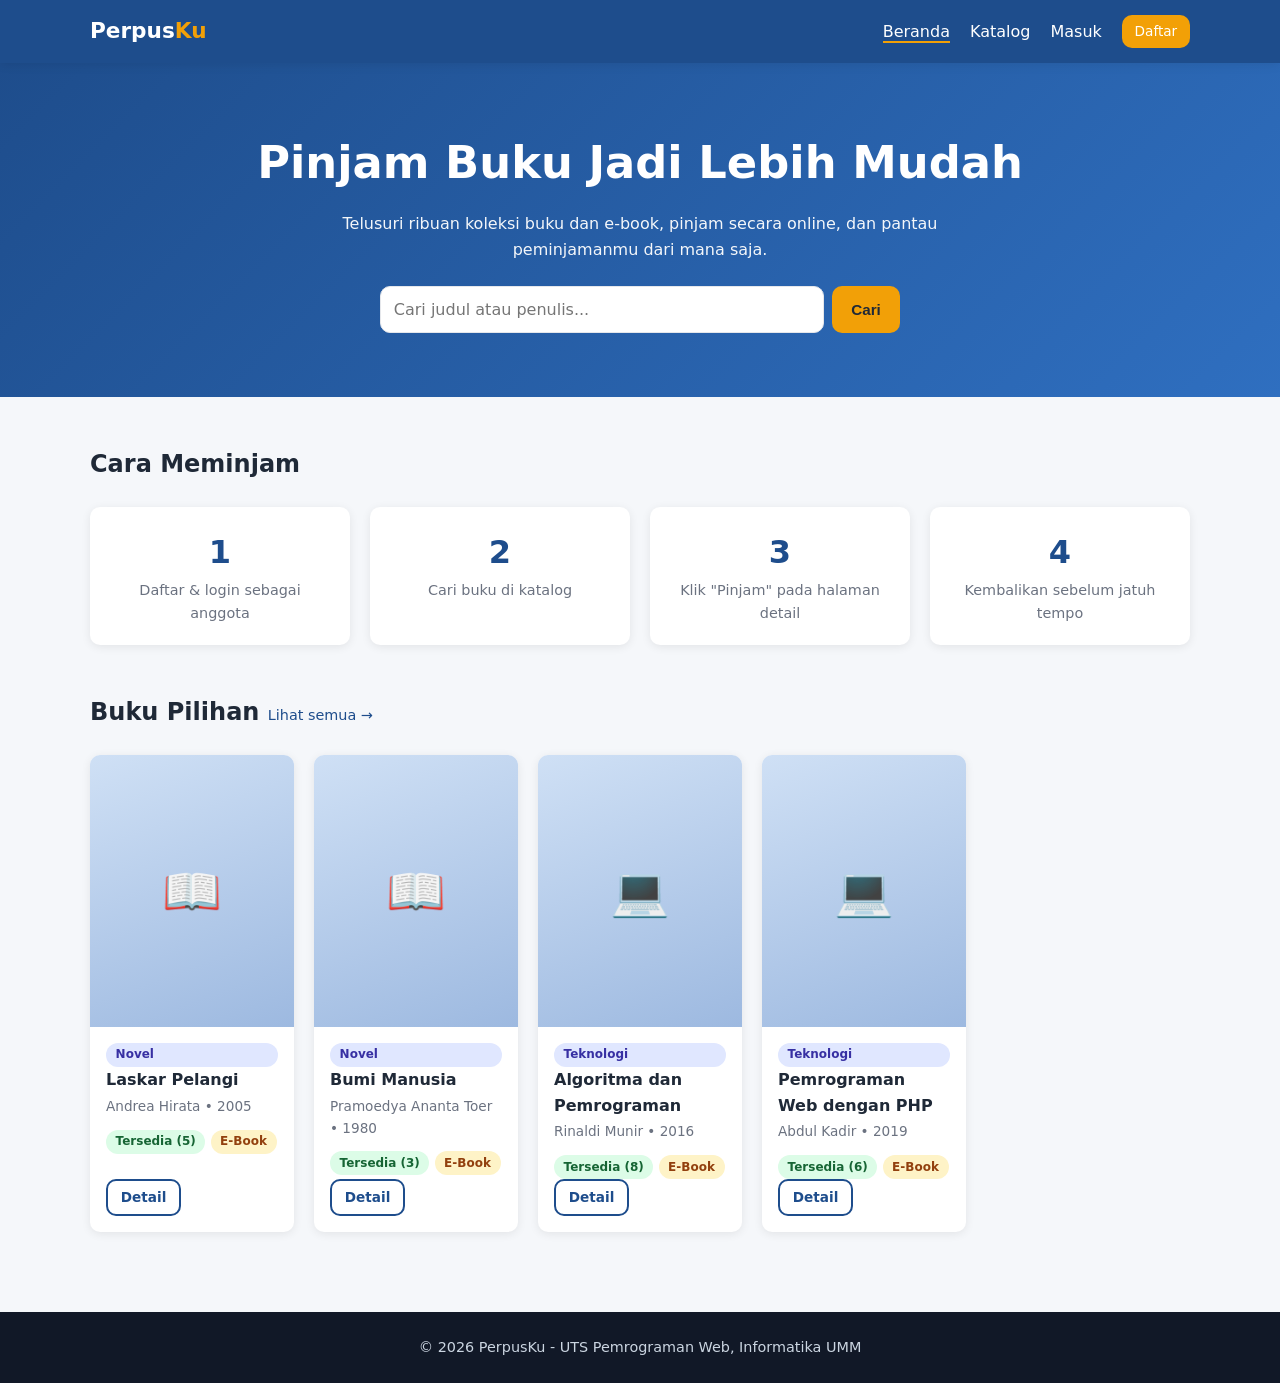
==== public/index.html @ 4391a5ba "First Commit: Inisialisasi Project Front-End" ====
<!DOCTYPE html>
<html lang="id">
<head>
  <meta charset="UTF-8">
  <meta name="viewport" content="width=device-width, initial-scale=1.0">
  <meta name="description" content="PerpusKu - Sistem informasi peminjaman buku perpustakaan online">
  <title>PerpusKu - Perpustakaan Digital</title>
  <link rel="stylesheet" href="assets/css/style.css">
</head>
<body data-page="beranda">

  <header class="site-header">
    <nav class="container navbar" aria-label="Navigasi utama">
      <a href="index.html" class="brand">Perpus<span>Ku</span></a>
      <button class="nav-toggle" aria-label="Buka menu">&#9776;</button>
      <ul class="nav-menu">
        <li><a href="index.html">Beranda</a></li>
        <li><a href="katalog.html">Katalog</a></li>
        <li><a href="login.html">Masuk</a></li>
        <li><a href="register.html" class="btn btn-accent btn-sm">Daftar</a></li>
      </ul>
    </nav>
  </header>

  <main>
    <section class="hero">
      <div class="container">
        <h1>Pinjam Buku Jadi Lebih Mudah</h1>
        <p>Telusuri ribuan koleksi buku dan e-book, pinjam secara online, dan pantau peminjamanmu dari mana saja.</p>
        <form id="hero-search-form" class="hero-search" role="search">
          <label for="hero-q" class="sr-only" style="position:absolute;left:-9999px">Cari buku</label>
          <input type="search" id="hero-q" placeholder="Cari judul atau penulis...">
          <button type="submit" class="btn btn-accent">Cari</button>
        </form>
      </div>
    </section>

    <section class="section">
      <div class="container">
        <h2 class="section-title">Cara Meminjam</h2>
        <div class="grid grid-stats">
          <div class="card stat-card"><div class="num">1</div><div class="label">Daftar &amp; login sebagai anggota</div></div>
          <div class="card stat-card"><div class="num">2</div><div class="label">Cari buku di katalog</div></div>
          <div class="card stat-card"><div class="num">3</div><div class="label">Klik "Pinjam" pada halaman detail</div></div>
          <div class="card stat-card"><div class="num">4</div><div class="label">Kembalikan sebelum jatuh tempo</div></div>
        </div>
      </div>
    </section>

    <section class="section" style="padding-top:0">
      <div class="container">
        <h2 class="section-title">Buku Pilihan <small><a href="katalog.html">Lihat semua &rarr;</a></small></h2>
        <div id="featured-books" class="grid grid-books"></div>
      </div>
    </section>
  </main>

  <footer class="site-footer">
    <div class="container">&copy; <span id="year"></span> PerpusKu - UTS Pemrograman Web, Informatika UMM</div>
  </footer>

  <script src="assets/js/main.js"></script>
  <script src="assets/js/katalog.js"></script>
</body>
</html>
---- public/assets/css/style.css ----
/* ==========================================================
   PerpusKu - Stylesheet utama
   Pemilik: Anggota 1 (layout & komponen umum)
   ========================================================== */

:root {
  --primary: #1e4d8c;
  --primary-dark: #153a6b;
  --accent: #f2a007;
  --bg: #f5f7fa;
  --surface: #ffffff;
  --text: #1f2937;
  --muted: #6b7280;
  --border: #e5e7eb;
  --success: #16a34a;
  --danger: #dc2626;
  --radius: 10px;
  --shadow: 0 2px 10px rgba(0, 0, 0, 0.08);
}

* { box-sizing: border-box; margin: 0; padding: 0; }

body {
  font-family: "Segoe UI", system-ui, -apple-system, sans-serif;
  background: var(--bg);
  color: var(--text);
  line-height: 1.6;
}

a { color: var(--primary); text-decoration: none; }
a:hover { text-decoration: underline; }
img { max-width: 100%; display: block; }

.container { width: min(1100px, 92%); margin-inline: auto; }

/* ---------- Header / Navbar ---------- */
.site-header {
  background: var(--primary);
  color: #fff;
  position: sticky;
  top: 0;
  z-index: 10;
  box-shadow: var(--shadow);
}
.navbar {
  display: flex;
  align-items: center;
  justify-content: space-between;
  padding: 0.9rem 0;
  gap: 1rem;
}
.brand { font-size: 1.35rem; font-weight: 700; color: #fff; }
.brand span { color: var(--accent); }
.nav-menu { display: flex; gap: 1.25rem; list-style: none; align-items: center; }
.nav-menu a { color: #fff; font-weight: 500; }
.nav-menu a.active { border-bottom: 2px solid var(--accent); }
.nav-toggle {
  display: none;
  background: none;
  border: 0;
  color: #fff;
  font-size: 1.6rem;
  cursor: pointer;
}

/* ---------- Tombol ---------- */
.btn {
  display: inline-block;
  padding: 0.6rem 1.2rem;
  border: 0;
  border-radius: var(--radius);
  background: var(--primary);
  color: #fff;
  font-size: 0.95rem;
  font-weight: 600;
  cursor: pointer;
  transition: background 0.2s;
}
.btn:hover { background: var(--primary-dark); text-decoration: none; }
.btn-accent { background: var(--accent); color: #1f2937; }
.btn-accent:hover { background: #d98f06; }
.btn-outline { background: transparent; border: 2px solid var(--primary); color: var(--primary); }
.btn-outline:hover { background: var(--primary); color: #fff; }
.btn-danger { background: var(--danger); }
.btn-sm { padding: 0.35rem 0.8rem; font-size: 0.85rem; }
.btn-block { width: 100%; }

/* ---------- Hero ---------- */
.hero {
  background: linear-gradient(135deg, var(--primary), #2f6fc0);
  color: #fff;
  padding: 4rem 0;
  text-align: center;
}
.hero h1 { font-size: clamp(1.8rem, 4vw, 2.8rem); margin-bottom: 0.75rem; }
.hero p { max-width: 600px; margin: 0 auto 1.5rem; opacity: 0.95; }
.hero-search { display: flex; gap: 0.5rem; max-width: 520px; margin: 0 auto; }
.hero-search input { flex: 1; }

/* ---------- Section ---------- */
.section { padding: 3rem 0; }
.section-title { font-size: 1.5rem; margin-bottom: 1.5rem; }
.section-title small { color: var(--muted); font-weight: 400; font-size: 0.9rem; }

/* ---------- Kartu & Grid Buku ---------- */
.grid { display: grid; gap: 1.25rem; }
.grid-books { grid-template-columns: repeat(auto-fill, minmax(200px, 1fr)); }
.grid-stats { grid-template-columns: repeat(auto-fit, minmax(200px, 1fr)); }

.card {
  background: var(--surface);
  border-radius: var(--radius);
  box-shadow: var(--shadow);
  overflow: hidden;
}
.card-body { padding: 1rem; }

.book-card { display: flex; flex-direction: column; }
.book-cover {
  aspect-ratio: 3 / 4;
  background: linear-gradient(160deg, #cfe0f5, #9db9e0);
  display: flex;
  align-items: center;
  justify-content: center;
  font-size: 3rem;
}
.book-card h3 { font-size: 1rem; margin-bottom: 0.2rem; }
.book-card .author { color: var(--muted); font-size: 0.85rem; margin-bottom: 0.6rem; }
.book-card .card-body { flex: 1; display: flex; flex-direction: column; }
.book-card .card-actions { margin-top: auto; display: flex; gap: 0.5rem; }

.badge {
  display: inline-block;
  padding: 0.15rem 0.6rem;
  border-radius: 999px;
  font-size: 0.75rem;
  font-weight: 600;
  background: #e0e7ff;
  color: #3730a3;
}
.badge-success { background: #dcfce7; color: #166534; }
.badge-danger { background: #fee2e2; color: #991b1b; }
.badge-warning { background: #fef3c7; color: #92400e; }

/* ---------- Statistik ---------- */
.stat-card { padding: 1.25rem; text-align: center; }
.stat-card .num { font-size: 2rem; font-weight: 700; color: var(--primary); }
.stat-card .label { color: var(--muted); font-size: 0.9rem; }

/* ---------- Form ---------- */
.form-group { margin-bottom: 1rem; }
label { display: block; font-weight: 600; margin-bottom: 0.3rem; font-size: 0.9rem; }
input, select, textarea {
  width: 100%;
  padding: 0.6rem 0.8rem;
  border: 1px solid var(--border);
  border-radius: var(--radius);
  font: inherit;
  background: #fff;
}
input:focus, select:focus, textarea:focus {
  outline: 2px solid var(--primary);
  border-color: transparent;
}
.is-invalid { border-color: var(--danger); }
.error-text { color: var(--danger); font-size: 0.8rem; min-height: 1.1em; margin-top: 0.2rem; }
.form-hint { color: var(--muted); font-size: 0.8rem; }

.auth-wrapper { min-height: 80vh; display: grid; place-items: center; padding: 2rem 0; }
.auth-card { width: min(440px, 92%); padding: 2rem; }
.auth-card h1 { margin-bottom: 0.25rem; }
.auth-card .sub { color: var(--muted); margin-bottom: 1.5rem; }
.auth-footer { text-align: center; margin-top: 1rem; font-size: 0.9rem; }

.alert { padding: 0.8rem 1rem; border-radius: var(--radius); margin-bottom: 1rem; display: none; }
.alert.show { display: block; }
.alert-success { background: #dcfce7; color: #166534; }
.alert-danger { background: #fee2e2; color: #991b1b; }

/* ---------- Filter katalog ---------- */
.filter-bar {
  display: grid;
  grid-template-columns: 2fr 1fr 1fr;
  gap: 0.75rem;
  margin-bottom: 1.5rem;
}

/* ---------- Detail buku ---------- */
.detail { display: grid; grid-template-columns: 280px 1fr; gap: 2rem; }
.detail .book-cover { border-radius: var(--radius); font-size: 5rem; }
.detail-meta { list-style: none; margin: 1rem 0; }
.detail-meta li { padding: 0.35rem 0; border-bottom: 1px dashed var(--border); }
.detail-meta strong { display: inline-block; width: 130px; }

/* ---------- Tabel ---------- */
.table-wrap { overflow-x: auto; }
table { width: 100%; border-collapse: collapse; background: var(--surface); }
th, td { padding: 0.75rem 1rem; text-align: left; border-bottom: 1px solid var(--border); }
th { background: #eef2f7; font-size: 0.85rem; text-transform: uppercase; letter-spacing: 0.03em; }
tr:hover td { background: #fafbfc; }

/* ---------- Tab & Dashboard ---------- */
.tabs { display: flex; gap: 0.5rem; margin-bottom: 1.25rem; flex-wrap: wrap; }
.tab-btn {
  padding: 0.5rem 1rem;
  border: 0;
  border-radius: var(--radius);
  background: #e5e9f0;
  cursor: pointer;
  font-weight: 600;
}
.tab-btn.active { background: var(--primary); color: #fff; }
.tab-panel { display: none; }
.tab-panel.active { display: block; }

/* ---------- Modal ---------- */
.modal-overlay {
  position: fixed;
  inset: 0;
  background: rgba(0, 0, 0, 0.5);
  display: none;
  align-items: center;
  justify-content: center;
  z-index: 50;
  padding: 1rem;
}
.modal-overlay.open { display: flex; }
.modal { background: #fff; border-radius: var(--radius); padding: 1.5rem; width: min(480px, 100%); }
.modal h2 { margin-bottom: 1rem; }
.modal-actions { display: flex; gap: 0.5rem; justify-content: flex-end; margin-top: 1rem; }

/* ---------- Footer ---------- */
.site-footer {
  background: #111827;
  color: #cbd5e1;
  padding: 1.5rem 0;
  text-align: center;
  font-size: 0.9rem;
  margin-top: 2rem;
}

/* ---------- Responsif ---------- */
@media (max-width: 768px) {
  .nav-toggle { display: block; }
  .nav-menu {
    display: none;
    flex-direction: column;
    align-items: flex-start;
    position: absolute;
    top: 100%;
    left: 0;
    right: 0;
    background: var(--primary-dark);
    padding: 1rem 4%;
  }
  .nav-menu.open { display: flex; }
  .filter-bar { grid-template-columns: 1fr; }
  .detail { grid-template-columns: 1fr; }
  .hero-search { flex-direction: column; }
}
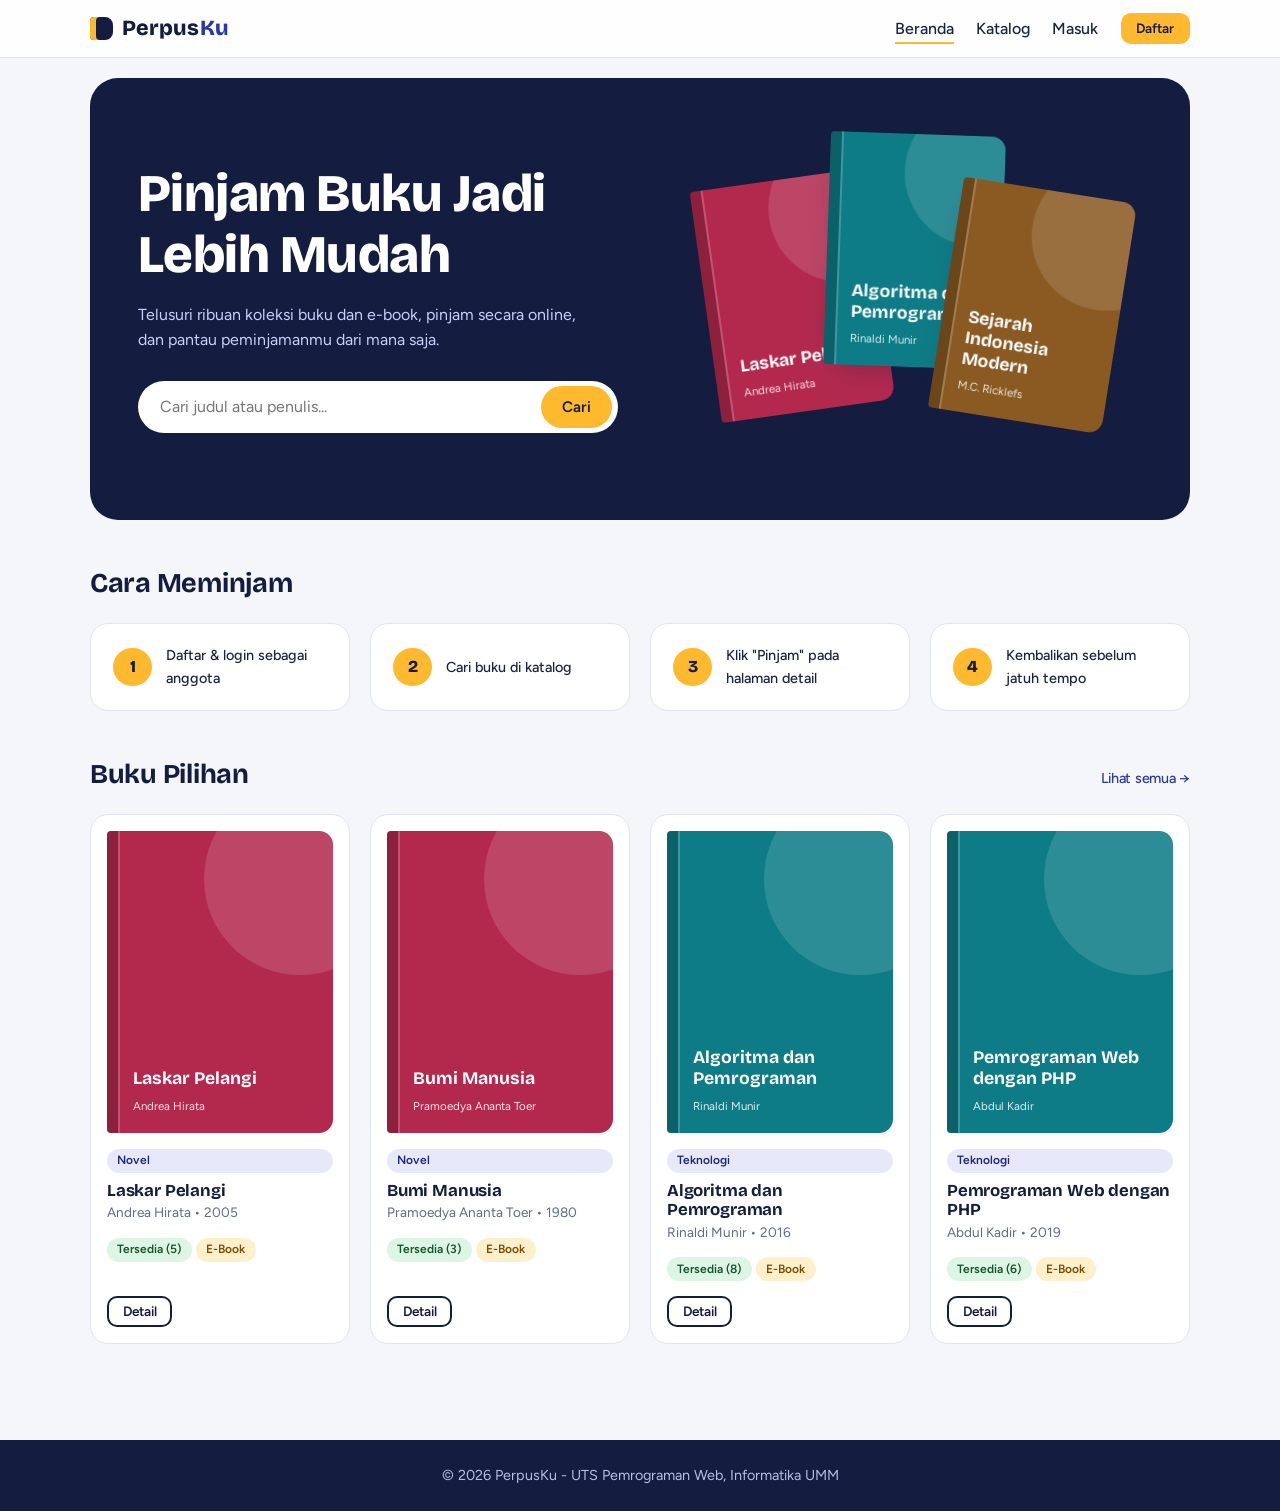
==== commit d70a1ad0: "style: perbarui tema dan sampul buku" ====
--- a/public/index.html
+++ b/public/index.html
@@ -25,20 +25,27 @@
   <main>
     <section class="hero">
       <div class="container">
-        <h1>Pinjam Buku Jadi Lebih Mudah</h1>
-        <p>Telusuri ribuan koleksi buku dan e-book, pinjam secara online, dan pantau peminjamanmu dari mana saja.</p>
-        <form id="hero-search-form" class="hero-search" role="search">
-          <label for="hero-q" class="sr-only" style="position:absolute;left:-9999px">Cari buku</label>
-          <input type="search" id="hero-q" placeholder="Cari judul atau penulis...">
-          <button type="submit" class="btn btn-accent">Cari</button>
-        </form>
+        <div class="hero-copy">
+          <h1>Pinjam Buku Jadi Lebih Mudah</h1>
+          <p>Telusuri ribuan koleksi buku dan e-book, pinjam secara online, dan pantau peminjamanmu dari mana saja.</p>
+          <form id="hero-search-form" class="hero-search" role="search">
+            <label for="hero-q" class="sr-only">Cari buku</label>
+            <input type="search" id="hero-q" placeholder="Cari judul atau penulis...">
+            <button type="submit" class="btn btn-accent">Cari</button>
+          </form>
+        </div>
+        <div class="hero-shelf" aria-hidden="true">
+          <div class="book-cover" data-cat="Novel"><span class="cover-title">Laskar Pelangi</span><span class="cover-author">Andrea Hirata</span></div>
+          <div class="book-cover" data-cat="Teknologi"><span class="cover-title">Algoritma dan Pemrograman</span><span class="cover-author">Rinaldi Munir</span></div>
+          <div class="book-cover" data-cat="Sejarah"><span class="cover-title">Sejarah Indonesia Modern</span><span class="cover-author">M.C. Ricklefs</span></div>
+        </div>
       </div>
     </section>
 
     <section class="section">
       <div class="container">
         <h2 class="section-title">Cara Meminjam</h2>
-        <div class="grid grid-stats">
+        <div class="grid grid-stats steps">
           <div class="card stat-card"><div class="num">1</div><div class="label">Daftar &amp; login sebagai anggota</div></div>
           <div class="card stat-card"><div class="num">2</div><div class="label">Cari buku di katalog</div></div>
           <div class="card stat-card"><div class="num">3</div><div class="label">Klik "Pinjam" pada halaman detail</div></div>
--- a/public/assets/css/style.css
+++ b/public/assets/css/style.css
@@ -1,260 +1,190 @@
 /* ==========================================================
-   PerpusKu - Stylesheet utama
-   Pemilik: Anggota 1 (layout & komponen umum)
+   PerpusKu - Stylesheet utama (desain ulang)
+   Warna sampul buku mengikuti kategori: lihat [data-cat]
    ========================================================== */
+@import url("https://fonts.googleapis.com/css2?family=Bricolage+Grotesque:opsz,wght@12..96,600;12..96,800&family=Figtree:wght@400;500;600&display=swap");
 
 :root {
-  --primary: #1e4d8c;
-  --primary-dark: #153a6b;
-  --accent: #f2a007;
-  --bg: #f5f7fa;
-  --surface: #ffffff;
-  --text: #1f2937;
-  --muted: #6b7280;
-  --border: #e5e7eb;
-  --success: #16a34a;
-  --danger: #dc2626;
-  --radius: 10px;
-  --shadow: 0 2px 10px rgba(0, 0, 0, 0.08);
+  --ink: #141c3f; --primary: #2a37a8; --primary-dark: #1d2780;
+  --accent: #ffb92e; --accent-dark: #e9a416;
+  --bg: #f5f6fa; --surface: #fff; --text: #1b2142; --muted: #626a86; --border: #e2e5f0;
+  --success: #15803d; --danger: #c62828;
+  --radius: 10px; --radius-lg: 18px;
+  --lift: 0 14px 28px -14px rgba(20, 28, 63, .35);
+  --font-display: "Bricolage Grotesque", "Segoe UI", system-ui, sans-serif;
+  --font-body: "Figtree", "Segoe UI", system-ui, sans-serif;
 }
-
 * { box-sizing: border-box; margin: 0; padding: 0; }
-
-body {
-  font-family: "Segoe UI", system-ui, -apple-system, sans-serif;
-  background: var(--bg);
-  color: var(--text);
-  line-height: 1.6;
-}
-
+body { font-family: var(--font-body); background: var(--bg); color: var(--text); line-height: 1.6; }
+h1, h2, h3 { font-family: var(--font-display); color: var(--ink); line-height: 1.15; letter-spacing: -.01em; }
 a { color: var(--primary); text-decoration: none; }
 a:hover { text-decoration: underline; }
 img { max-width: 100%; display: block; }
+:focus-visible { outline: 3px solid var(--accent); outline-offset: 2px; }
+.container { width: min(1100px, 92%); margin-inline: auto; }
+.sr-only { position: absolute; left: -9999px; }
 
-.container { width: min(1100px, 92%); margin-inline: auto; }
-
-/* ---------- Header / Navbar ---------- */
-.site-header {
-  background: var(--primary);
-  color: #fff;
-  position: sticky;
-  top: 0;
-  z-index: 10;
-  box-shadow: var(--shadow);
-}
-.navbar {
-  display: flex;
-  align-items: center;
-  justify-content: space-between;
-  padding: 0.9rem 0;
-  gap: 1rem;
-}
-.brand { font-size: 1.35rem; font-weight: 700; color: #fff; }
-.brand span { color: var(--accent); }
-.nav-menu { display: flex; gap: 1.25rem; list-style: none; align-items: center; }
-.nav-menu a { color: #fff; font-weight: 500; }
-.nav-menu a.active { border-bottom: 2px solid var(--accent); }
-.nav-toggle {
-  display: none;
-  background: none;
-  border: 0;
-  color: #fff;
-  font-size: 1.6rem;
-  cursor: pointer;
-}
+/* ---------- Navbar ---------- */
+.site-header { background: rgba(255, 255, 255, .88); backdrop-filter: blur(10px); border-bottom: 1px solid var(--border); position: sticky; top: 0; z-index: 10; }
+.navbar { display: flex; align-items: center; justify-content: space-between; padding: .8rem 0; gap: 1rem; }
+.brand { display: inline-flex; align-items: center; gap: .55rem; font: 800 1.35rem var(--font-display); color: var(--ink); }
+.brand:hover { text-decoration: none; }
+.brand::before { content: ""; width: 1.45rem; height: 1.45rem; border-radius: 4px 8px 8px 4px; background: var(--ink); box-shadow: inset 6px 0 0 var(--accent); }
+.brand span { color: var(--primary); margin-left: -.5rem; }
+.brand small { font: 600 .7rem var(--font-body); background: var(--accent); color: var(--ink); padding: .1rem .55rem; border-radius: 999px; }
+.nav-menu { display: flex; gap: 1.4rem; list-style: none; align-items: center; }
+.nav-menu a:not(.btn) { color: var(--text); font-weight: 500; padding: .25rem 0; border-bottom: 2px solid transparent; }
+.nav-menu a:not(.btn):hover { text-decoration: none; border-color: var(--border); }
+.nav-menu a.active:not(.btn) { border-color: var(--accent); }
+.nav-toggle { display: none; background: none; border: 0; color: var(--ink); font-size: 1.6rem; cursor: pointer; }
 
 /* ---------- Tombol ---------- */
-.btn {
-  display: inline-block;
-  padding: 0.6rem 1.2rem;
-  border: 0;
-  border-radius: var(--radius);
-  background: var(--primary);
-  color: #fff;
-  font-size: 0.95rem;
-  font-weight: 600;
-  cursor: pointer;
-  transition: background 0.2s;
-}
-.btn:hover { background: var(--primary-dark); text-decoration: none; }
-.btn-accent { background: var(--accent); color: #1f2937; }
-.btn-accent:hover { background: #d98f06; }
-.btn-outline { background: transparent; border: 2px solid var(--primary); color: var(--primary); }
-.btn-outline:hover { background: var(--primary); color: #fff; }
+.btn { display: inline-block; padding: .6rem 1.2rem; border: 2px solid transparent; border-radius: var(--radius); background: var(--ink); color: #fff; font: 600 .95rem var(--font-body); cursor: pointer; transition: background .2s, transform .15s; }
+.btn:hover { background: var(--primary); text-decoration: none; }
+.btn:active { transform: translateY(1px); }
+.btn:disabled { background: #c9cddd; color: #6b7390; cursor: not-allowed; }
+.btn-accent { background: var(--accent); color: var(--ink); }
+.btn-accent:hover { background: var(--accent-dark); }
+.btn-outline { background: transparent; border-color: var(--ink); color: var(--ink); }
+.btn-outline:hover { background: var(--ink); color: #fff; }
 .btn-danger { background: var(--danger); }
-.btn-sm { padding: 0.35rem 0.8rem; font-size: 0.85rem; }
+.btn-danger:hover { background: #a11d1d; }
+.btn-sm { padding: .35rem .85rem; font-size: .85rem; }
 .btn-block { width: 100%; }
 
 /* ---------- Hero ---------- */
-.hero {
-  background: linear-gradient(135deg, var(--primary), #2f6fc0);
-  color: #fff;
-  padding: 4rem 0;
-  text-align: center;
-}
-.hero h1 { font-size: clamp(1.8rem, 4vw, 2.8rem); margin-bottom: 0.75rem; }
-.hero p { max-width: 600px; margin: 0 auto 1.5rem; opacity: 0.95; }
-.hero-search { display: flex; gap: 0.5rem; max-width: 520px; margin: 0 auto; }
-.hero-search input { flex: 1; }
+.hero { width: min(1100px, 94%); margin: 1.25rem auto 0; border-radius: 28px; background: var(--ink); color: #fff; padding: 3.5rem 3rem; overflow: hidden; }
+.hero .container { width: 100%; display: grid; grid-template-columns: 1.1fr .9fr; gap: 2rem; align-items: center; }
+.hero h1 { color: #fff; font-size: clamp(2rem, 4.6vw, 3.3rem); font-weight: 800; margin-bottom: 1rem; }
+.hero p { max-width: 460px; margin-bottom: 1.75rem; color: #c9cffa; }
+.hero-search { display: flex; gap: .5rem; max-width: 480px; background: #fff; padding: .35rem; border-radius: 999px; }
+.hero-search input { flex: 1; border: 0; background: transparent; padding: .5rem 1rem; }
+.hero-search input:focus { outline: none; }
+.hero-search:focus-within { outline: 3px solid var(--accent); }
+.hero-search .btn { border-radius: 999px; }
+.hero-shelf { position: relative; height: 330px; }
+.hero-shelf .book-cover { position: absolute; width: 175px; box-shadow: var(--lift); animation: rise .9s cubic-bezier(.2, .8, .2, 1) both; }
+.hero-shelf .book-cover:nth-child(1) { left: 0; top: 45px; transform: rotate(-8deg); }
+.hero-shelf .book-cover:nth-child(2) { left: 28%; top: 0; transform: rotate(2deg); animation-delay: .12s; }
+.hero-shelf .book-cover:nth-child(3) { left: 55%; top: 55px; transform: rotate(9deg); animation-delay: .24s; }
+@keyframes rise { from { opacity: 0; translate: 0 30px; } }
 
 /* ---------- Section ---------- */
 .section { padding: 3rem 0; }
-.section-title { font-size: 1.5rem; margin-bottom: 1.5rem; }
-.section-title small { color: var(--muted); font-weight: 400; font-size: 0.9rem; }
+.section-title { display: flex; align-items: baseline; gap: .75rem; font-size: 1.7rem; margin-bottom: 1.5rem; }
+.section-title small { margin-left: auto; color: var(--muted); font: 500 .9rem var(--font-body); }
 
-/* ---------- Kartu & Grid Buku ---------- */
+/* ---------- Kartu, sampul & grid buku ---------- */
 .grid { display: grid; gap: 1.25rem; }
-.grid-books { grid-template-columns: repeat(auto-fill, minmax(200px, 1fr)); }
-.grid-stats { grid-template-columns: repeat(auto-fit, minmax(200px, 1fr)); }
-
-.card {
-  background: var(--surface);
-  border-radius: var(--radius);
-  box-shadow: var(--shadow);
-  overflow: hidden;
-}
+.grid-books { grid-template-columns: repeat(auto-fill, minmax(210px, 1fr)); }
+.grid-stats { grid-template-columns: repeat(auto-fit, minmax(210px, 1fr)); }
+.card { background: var(--surface); border: 1px solid var(--border); border-radius: var(--radius-lg); overflow: hidden; }
 .card-body { padding: 1rem; }
 
-.book-card { display: flex; flex-direction: column; }
-.book-cover {
-  aspect-ratio: 3 / 4;
-  background: linear-gradient(160deg, #cfe0f5, #9db9e0);
-  display: flex;
-  align-items: center;
-  justify-content: center;
-  font-size: 3rem;
-}
-.book-card h3 { font-size: 1rem; margin-bottom: 0.2rem; }
-.book-card .author { color: var(--muted); font-size: 0.85rem; margin-bottom: 0.6rem; }
-.book-card .card-body { flex: 1; display: flex; flex-direction: column; }
-.book-card .card-actions { margin-top: auto; display: flex; gap: 0.5rem; }
+.book-card { display: flex; flex-direction: column; padding: 1rem 1rem 0; transition: transform .2s, box-shadow .2s; }
+.book-card:hover { transform: translateY(-4px); box-shadow: var(--lift); }
+.book-card .card-body { flex: 1; display: flex; flex-direction: column; padding: 1rem 0; }
+.book-card h3 { font-size: 1.05rem; margin: .5rem 0 .15rem; }
+.book-card .author { color: var(--muted); font-size: .85rem; margin-bottom: .7rem; }
+.book-card .card-actions { margin-top: auto; padding-top: .9rem; display: flex; gap: .5rem; }
 
-.badge {
-  display: inline-block;
-  padding: 0.15rem 0.6rem;
-  border-radius: 999px;
-  font-size: 0.75rem;
-  font-weight: 600;
-  background: #e0e7ff;
-  color: #3730a3;
-}
-.badge-success { background: #dcfce7; color: #166534; }
-.badge-danger { background: #fee2e2; color: #991b1b; }
-.badge-warning { background: #fef3c7; color: #92400e; }
+.book-cover { --c: #475569; position: relative; aspect-ratio: 3 / 4; display: flex; flex-direction: column; justify-content: flex-end; padding: 1rem 1rem 1.1rem 1.6rem; color: #fff; background: var(--c); border-radius: 4px 14px 14px 4px; overflow: hidden; isolation: isolate; }
+.book-cover::before { content: ""; position: absolute; inset: 0 auto 0 0; width: 11px; background: rgba(0, 0, 0, .22); box-shadow: 2px 0 0 rgba(255, 255, 255, .2); }
+.book-cover::after { content: ""; position: absolute; right: -28%; top: -16%; width: 85%; aspect-ratio: 1; border-radius: 50%; background: rgba(255, 255, 255, .13); z-index: -1; }
+.cover-title { font: 700 1.1rem/1.2 var(--font-display); }
+.cover-author { font-size: .72rem; opacity: .85; margin-top: .45rem; }
+[data-cat="Novel"] { --c: #b3294e; }
+[data-cat="Teknologi"] { --c: #0e7c86; }
+[data-cat="Sejarah"] { --c: #8a5a22; }
+[data-cat="Pengembangan Diri"] { --c: #2f7d4f; }
 
-/* ---------- Statistik ---------- */
-.stat-card { padding: 1.25rem; text-align: center; }
-.stat-card .num { font-size: 2rem; font-weight: 700; color: var(--primary); }
-.stat-card .label { color: var(--muted); font-size: 0.9rem; }
+.badge { display: inline-block; padding: .15rem .65rem; border-radius: 999px; font-size: .75rem; font-weight: 600; background: #e7e9fb; color: var(--primary-dark); }
+.badge-success { background: #dcf5e4; color: #14532d; }
+.badge-danger { background: #fde4e4; color: #8f1d1d; }
+.badge-warning { background: #fff0cc; color: #7a4b00; }
+
+/* ---------- Statistik & langkah ---------- */
+.stat-card { padding: 1.25rem 1.4rem; border-left: 5px solid var(--primary); }
+.stat-card:nth-child(2) { border-left-color: var(--accent); }
+.stat-card:nth-child(3) { border-left-color: var(--success); }
+.stat-card .num { font: 800 2.2rem var(--font-display); color: var(--ink); line-height: 1.1; }
+.stat-card .label { color: var(--muted); font-size: .9rem; }
+.steps .stat-card { display: flex; gap: .9rem; align-items: center; border-left-width: 1px; border-left-color: var(--border); }
+.steps .num { flex: none; width: 2.4rem; height: 2.4rem; border-radius: 50%; background: var(--accent); display: grid; place-items: center; font-size: 1.05rem; }
+.steps .label { color: var(--text); font-weight: 500; }
 
 /* ---------- Form ---------- */
 .form-group { margin-bottom: 1rem; }
-label { display: block; font-weight: 600; margin-bottom: 0.3rem; font-size: 0.9rem; }
-input, select, textarea {
-  width: 100%;
-  padding: 0.6rem 0.8rem;
-  border: 1px solid var(--border);
-  border-radius: var(--radius);
-  font: inherit;
-  background: #fff;
-}
-input:focus, select:focus, textarea:focus {
-  outline: 2px solid var(--primary);
-  border-color: transparent;
-}
+label { display: block; font-weight: 600; margin-bottom: .3rem; font-size: .9rem; }
+input, select, textarea { width: 100%; padding: .65rem .85rem; border: 1px solid #cfd4e6; border-radius: var(--radius); font: inherit; background: #fff; transition: border-color .15s; }
+input:focus, select:focus, textarea:focus { outline: 3px solid rgba(42, 55, 168, .25); border-color: var(--primary); }
 .is-invalid { border-color: var(--danger); }
-.error-text { color: var(--danger); font-size: 0.8rem; min-height: 1.1em; margin-top: 0.2rem; }
-.form-hint { color: var(--muted); font-size: 0.8rem; }
+.error-text { color: var(--danger); font-size: .8rem; min-height: 1.1em; margin-top: .2rem; }
+.form-hint { color: var(--muted); font-size: .8rem; }
 
 .auth-wrapper { min-height: 80vh; display: grid; place-items: center; padding: 2rem 0; }
-.auth-card { width: min(440px, 92%); padding: 2rem; }
-.auth-card h1 { margin-bottom: 0.25rem; }
+.auth-card { width: min(450px, 92%); padding: 2.2rem; border-top: 8px solid var(--accent); }
+.auth-card h1 { margin-bottom: .25rem; font-size: 2rem; }
 .auth-card .sub { color: var(--muted); margin-bottom: 1.5rem; }
-.auth-footer { text-align: center; margin-top: 1rem; font-size: 0.9rem; }
+.auth-footer { text-align: center; margin-top: 1.2rem; font-size: .9rem; }
 
-.alert { padding: 0.8rem 1rem; border-radius: var(--radius); margin-bottom: 1rem; display: none; }
+.alert { padding: .8rem 1rem; border-radius: var(--radius); margin-bottom: 1rem; display: none; font-weight: 500; }
 .alert.show { display: block; }
-.alert-success { background: #dcfce7; color: #166534; }
-.alert-danger { background: #fee2e2; color: #991b1b; }
+.alert-success { background: #dcf5e4; color: #14532d; }
+.alert-danger { background: #fde4e4; color: #8f1d1d; }
 
 /* ---------- Filter katalog ---------- */
-.filter-bar {
-  display: grid;
-  grid-template-columns: 2fr 1fr 1fr;
-  gap: 0.75rem;
-  margin-bottom: 1.5rem;
-}
+.filter-bar { display: grid; grid-template-columns: 2fr 1fr 1fr; gap: .75rem; margin-bottom: 1.75rem; padding: 1rem; background: var(--surface); border: 1px solid var(--border); border-radius: var(--radius-lg); }
 
 /* ---------- Detail buku ---------- */
-.detail { display: grid; grid-template-columns: 280px 1fr; gap: 2rem; }
-.detail .book-cover { border-radius: var(--radius); font-size: 5rem; }
+.detail { display: grid; grid-template-columns: 280px 1fr; gap: 2.2rem; align-items: start; }
+.detail .book-cover { box-shadow: var(--lift); }
+.detail .cover-title { font-size: 1.7rem; }
+.detail h1 { font-size: 2.2rem; margin: .5rem 0; }
 .detail-meta { list-style: none; margin: 1rem 0; }
-.detail-meta li { padding: 0.35rem 0; border-bottom: 1px dashed var(--border); }
-.detail-meta strong { display: inline-block; width: 130px; }
+.detail-meta li { padding: .45rem 0; border-bottom: 1px solid var(--border); }
+.detail-meta strong { display: inline-block; width: 130px; color: var(--muted); font-weight: 500; }
 
 /* ---------- Tabel ---------- */
 .table-wrap { overflow-x: auto; }
-table { width: 100%; border-collapse: collapse; background: var(--surface); }
-th, td { padding: 0.75rem 1rem; text-align: left; border-bottom: 1px solid var(--border); }
-th { background: #eef2f7; font-size: 0.85rem; text-transform: uppercase; letter-spacing: 0.03em; }
-tr:hover td { background: #fafbfc; }
+table { width: 100%; border-collapse: collapse; }
+th, td { padding: .8rem 1rem; text-align: left; border-bottom: 1px solid var(--border); }
+th { background: #eef0f8; font-size: .85rem; font-weight: 600; color: var(--muted); }
+tr:last-child td { border-bottom: 0; }
+tr:hover td { background: #f8f9fd; }
 
-/* ---------- Tab & Dashboard ---------- */
-.tabs { display: flex; gap: 0.5rem; margin-bottom: 1.25rem; flex-wrap: wrap; }
-.tab-btn {
-  padding: 0.5rem 1rem;
-  border: 0;
-  border-radius: var(--radius);
-  background: #e5e9f0;
-  cursor: pointer;
-  font-weight: 600;
-}
-.tab-btn.active { background: var(--primary); color: #fff; }
+/* ---------- Tab ---------- */
+.tabs { display: flex; gap: .5rem; margin-bottom: 1.25rem; flex-wrap: wrap; }
+.tab-btn { padding: .5rem 1.1rem; border: 1px solid var(--border); border-radius: 999px; background: var(--surface); color: var(--text); cursor: pointer; font: 600 .9rem var(--font-body); }
+.tab-btn:hover { border-color: var(--ink); }
+.tab-btn.active { background: var(--ink); border-color: var(--ink); color: #fff; }
 .tab-panel { display: none; }
 .tab-panel.active { display: block; }
 
 /* ---------- Modal ---------- */
-.modal-overlay {
-  position: fixed;
-  inset: 0;
-  background: rgba(0, 0, 0, 0.5);
-  display: none;
-  align-items: center;
-  justify-content: center;
-  z-index: 50;
-  padding: 1rem;
-}
+.modal-overlay { position: fixed; inset: 0; background: rgba(20, 28, 63, .55); backdrop-filter: blur(3px); display: none; align-items: center; justify-content: center; z-index: 50; padding: 1rem; }
 .modal-overlay.open { display: flex; }
-.modal { background: #fff; border-radius: var(--radius); padding: 1.5rem; width: min(480px, 100%); }
+.modal { background: #fff; border-radius: 20px; padding: 1.75rem; width: min(480px, 100%); max-height: 92vh; overflow-y: auto; animation: rise .25s ease-out; }
 .modal h2 { margin-bottom: 1rem; }
-.modal-actions { display: flex; gap: 0.5rem; justify-content: flex-end; margin-top: 1rem; }
+.modal-actions { display: flex; gap: .5rem; justify-content: flex-end; margin-top: 1rem; }
 
 /* ---------- Footer ---------- */
-.site-footer {
-  background: #111827;
-  color: #cbd5e1;
-  padding: 1.5rem 0;
-  text-align: center;
-  font-size: 0.9rem;
-  margin-top: 2rem;
-}
+.site-footer { background: var(--ink); color: #b7bee6; padding: 1.5rem 0; text-align: center; font-size: .9rem; margin-top: 3rem; }
 
 /* ---------- Responsif ---------- */
+@media (max-width: 860px) {
+  .hero { padding: 2.5rem 1.5rem; border-radius: 22px; }
+  .hero .container { grid-template-columns: 1fr; }
+  .hero-shelf { height: 260px; }
+  .hero-shelf .book-cover { width: 130px; }
+}
 @media (max-width: 768px) {
   .nav-toggle { display: block; }
-  .nav-menu {
-    display: none;
-    flex-direction: column;
-    align-items: flex-start;
-    position: absolute;
-    top: 100%;
-    left: 0;
-    right: 0;
-    background: var(--primary-dark);
-    padding: 1rem 4%;
-  }
+  .nav-menu { display: none; flex-direction: column; align-items: flex-start; position: absolute; top: 100%; left: 0; right: 0; background: #fff; border-bottom: 1px solid var(--border); padding: 1rem 4%; }
   .nav-menu.open { display: flex; }
-  .filter-bar { grid-template-columns: 1fr; }
-  .detail { grid-template-columns: 1fr; }
-  .hero-search { flex-direction: column; }
+  .filter-bar, .detail { grid-template-columns: 1fr; }
+  .detail .book-cover { max-width: 240px; }
 }
+@media (prefers-reduced-motion: reduce) {
+  * { animation: none !important; transition: none !important; }
+}
